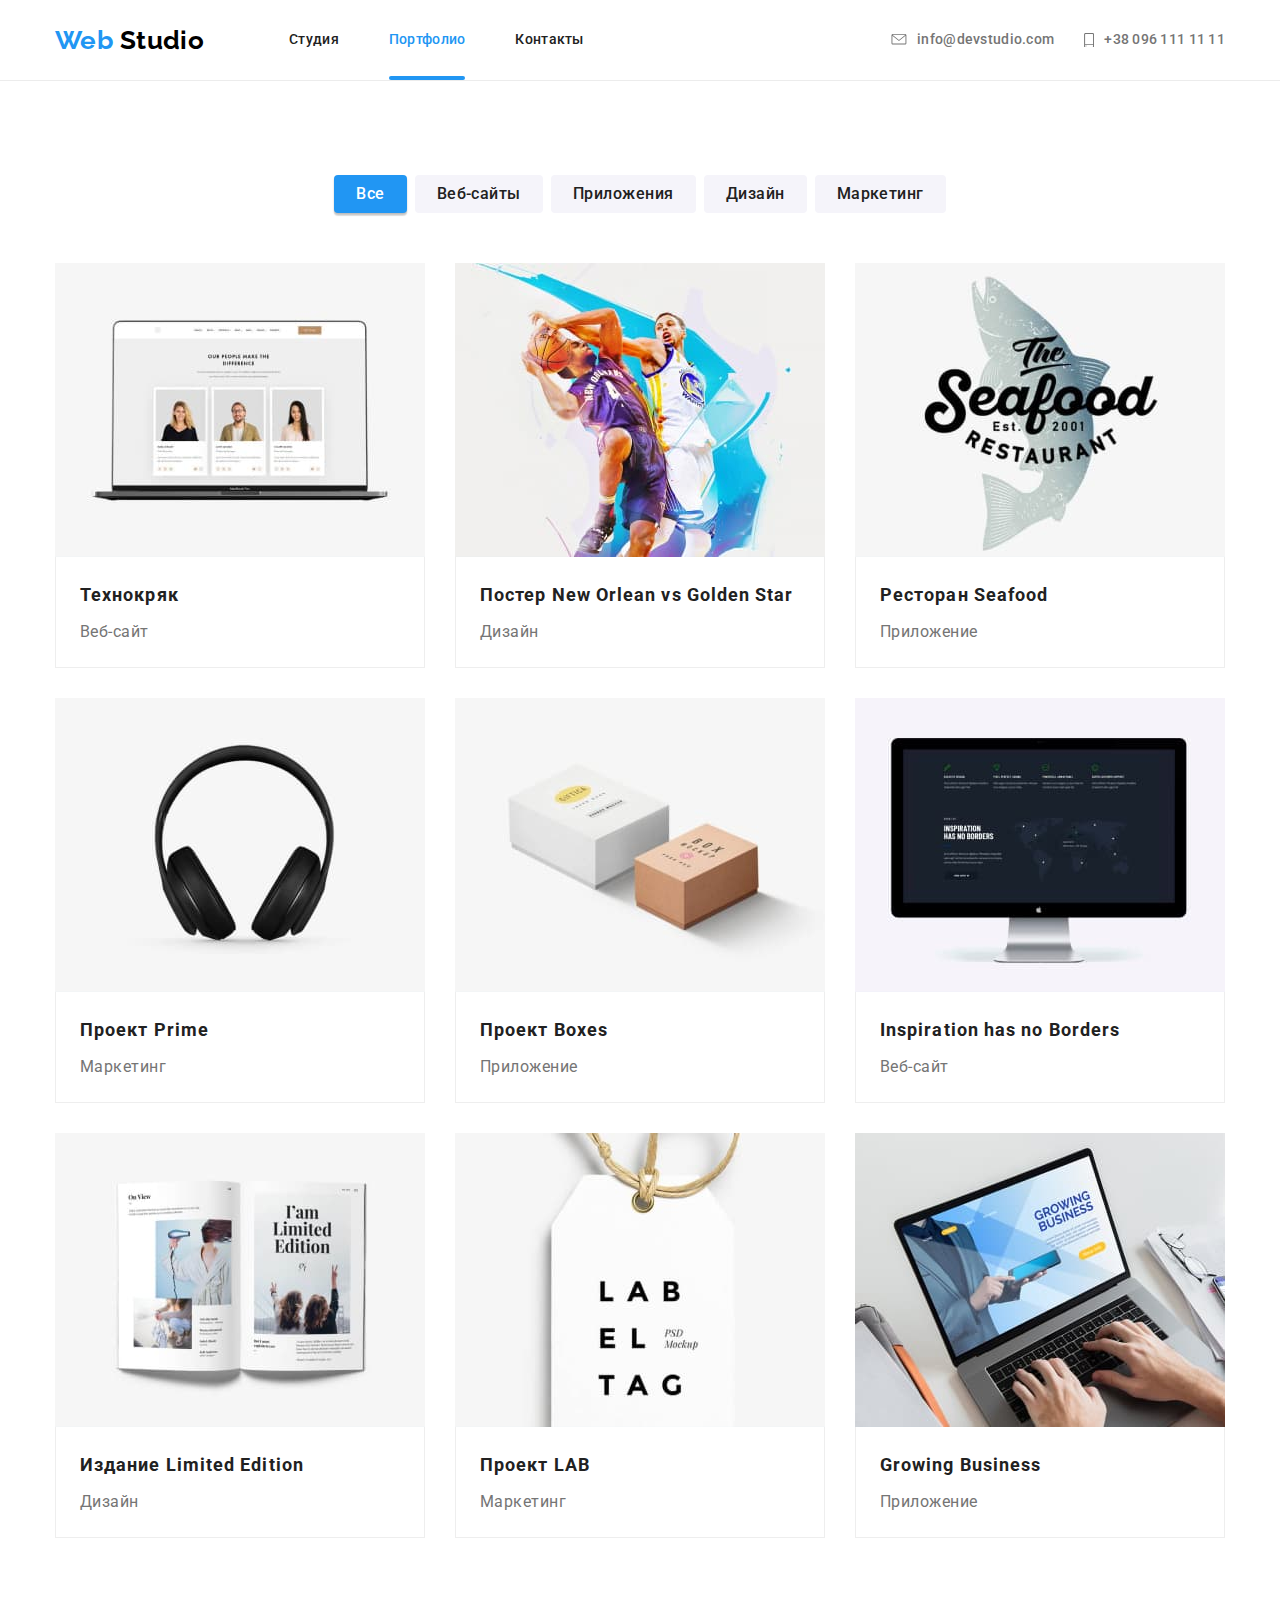
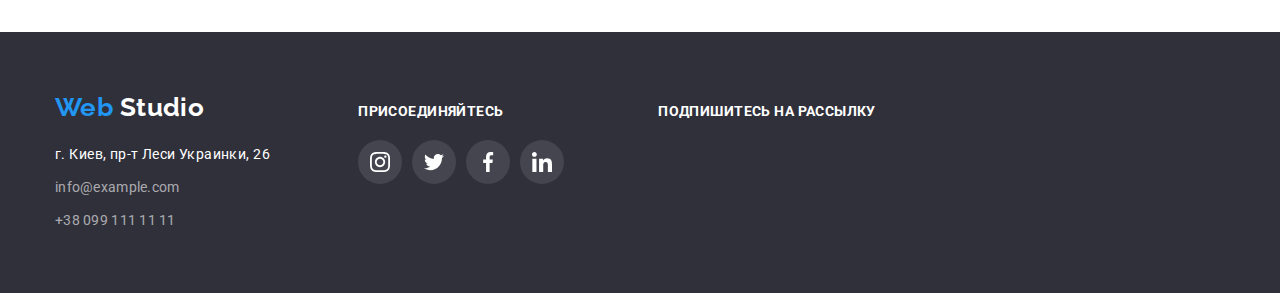
==== portfolio.html @ a9bcad0b "Клонирует репозиторий goit-markup-hw-05" ====
<!DOCTYPE html>
<html lang="ru">
  <head>
    <meta charset="UTF-8" />
    <meta name="viewport" content="width=device-width, initial-scale=1.0" />
    <title>Web Studio</title>
    <link
      href="https://fonts.googleapis.com/css2?family=Raleway:wght@700&family=Roboto:wght@400;500;700;900&display=swap"
      rel="stylesheet"
    />
    <link
      rel="stylesheet"
      href="https://cdnjs.cloudflare.com/ajax/libs/modern-normalize/0.6.0/modern-normalize.min.css"
    />
    <link rel="stylesheet" href="./css/style.css" />
  </head>

  <body>
    <!-- Шапка сайта -->
    <header class="page-header">
      <div class="container header">
        <nav class="navigation">
          <!-- Логотип -->
          <a class="logo" href="./index.html" lang="en"
            >Web
            <span class="header-logo">Studio</span>
          </a>

          <ul class="list site-nav">
            <li class="site-nav-item">
              <a class="link" href="./index.html">Студия</a>
            </li>
            <li class="site-nav-item">
              <a class="link curent" href="./portfolio.html">Портфолио</a>
            </li>
            <li class="site-nav-item">
              <a class="link" href="">Контакты</a>
            </li>
          </ul>
        </nav>
        <ul class="list contacts">
          <li class="contacts-item">
            <a class="link" href="mailto:info@devstudio.com">
              <svg class="cotacts-icon" width="16" height="11.2">
                <use href="./images/sprite.svg#envelope"></use>
              </svg>
              info@devstudio.com
            </a>
          </li>
          <li class="contacts-item phone">
            <a class="link" href="tel:+380961111111">
              <svg class="cotacts-icon" width="10" height="14.94">
                <use href="./images/sprite.svg#smartphone"></use>
              </svg>
              +38 096 111 11 11
            </a>
          </li>
        </ul>
      </div>
    </header>

    <main class="portfolio">
      <section class="container">
        <!-- Скрытый заголовок -->
        <h1 class="visually-hidden">Примеры проектов</h1>
        <ul class="list filters">
          <li class="filters-item">
            <button class="button active" type="button">Все</button>
          </li>
          <li class="filters-item">
            <button class="button" type="button">Веб-сайты</button>
          </li>
          <li class="filters-item">
            <button class="button" type="button">Приложения</button>
          </li>
          <li class="filters-item">
            <button class="button" type="button">Дизайн</button>
          </li>
          <li class="filters-item">
            <button class="button" type="button">Маркетинг</button>
          </li>
        </ul>

        <ul class="list cards-list">
          <li class="card">
            <a class="link" href="">
              <div class="thumb">
                <img
                  src="./images/portfolio-img/techno.jpg"
                  alt="Страница веб-сайта на экране ноутбука"
                  width="370"
                  height="294"
                />
                <div class="overlay">
                  <p class="alt-text">
                    Технокряк это современная площадка распространения
                    коронавируса. Компании используют эту платформу для
                    цифрового шпионажа и атак на защищённые сервера конкурентов.
                  </p>
                </div>
              </div>
              <div class="image-description">
                <h2 class="list-title">Технокряк</h2>
                <p class="description">Веб-сайт</p>
              </div>
            </a>
          </li>
          <li class="card">
            <a class="link" href="">
              <div class="thumb">
                <img
                  src="./images/portfolio-img/poster.jpg"
                  alt="Постер с двумя баскетболистами New Orlean vs Golden Star"
                  width="370"
                  height="294"
                />
                <div class="overlay">
                  <p class="alt-text">
                    Lorem ipsum dolor sit amet consectetur adipisicing elit.
                    Architecto, molestiae aliquam. Tempore voluptatem id
                    suscipit.
                  </p>
                </div>
              </div>
              <div class="image-description">
                <h2 class="list-title">Постер New Orlean vs Golden Star</h2>
                <p class="description">Дизайн</p>
              </div>
            </a>
          </li>
          <li class="card">
            <a class="link" href="">
              <div class="thumb">
                <img
                  src="./images/portfolio-img/seafood.jpg"
                  alt="Логотип ресторана Seafood"
                  width="370"
                  height="294"
                />
                <div class="overlay">
                  <p class="alt-text">
                    Lorem ipsum dolor sit amet consectetur adipisicing elit.
                    Architecto, molestiae aliquam. Tempore voluptatem id
                    suscipit. Hic vel consequuntur voluptates dolor. Lorem ipsum
                    dolor sit amet.
                  </p>
                </div>
              </div>
              <div class="image-description">
                <h2 class="list-title">Ресторан Seafood</h2>
                <p class="description">Приложение</p>
              </div>
            </a>
          </li>
          <li class="card">
            <a class="link" href="">
              <div class="thumb">
                <img
                  src="./images/portfolio-img/prime.jpg"
                  alt="Большие черные беспроводные наушники"
                  width="370"
                  height="294"
                />
                <div class="overlay">
                  <p class="alt-text">
                    Lorem ipsum dolor sit amet consectetur adipisicing elit.
                    Architecto, molestiae aliquam. Tempore voluptatem id
                    suscipit. Hic vel consequuntur voluptates dolor. Lorem ipsum
                    dolor sit amet.
                  </p>
                </div>
              </div>
              <div class="image-description">
                <h2 class="list-title">Проект Prime</h2>
                <p class="description">Маркетинг</p>
              </div>
            </a>
          </li>
          <li class="card">
            <a class="link" href="">
              <div class="thumb">
                <img
                  src="./images/portfolio-img/boxes.jpg"
                  alt="Две маленькие фирменные коробки на белом фоне"
                  width="370"
                  height="294"
                />
                <div class="overlay">
                  <p class="alt-text">
                    Lorem ipsum dolor sit amet consectetur adipisicing elit.
                    Architecto, molestiae aliquam. Tempore voluptatem id
                    suscipit. Hic vel consequuntur voluptates dolor. Lorem ipsum
                    dolor sit amet.
                  </p>
                </div>
              </div>
              <div class="image-description">
                <h2 class="list-title">Проект Boxes</h2>
                <p class="description">Приложение</p>
              </div>
            </a>
          </li>
          <li class="card">
            <a class="link" href="">
              <div class="thumb">
                <img
                  src="./images/portfolio-img/inspiration.jpg"
                  alt="Дизайн сайта на экране монитора"
                  width="370"
                  height="294"
                />
                <div class="overlay">
                  <p class="alt-text">
                    Lorem ipsum dolor sit amet consectetur adipisicing elit.
                    Architecto, molestiae aliquam. Tempore voluptatem id
                    suscipit. Hic vel consequuntur voluptates dolor. Lorem ipsum
                    dolor sit amet.
                  </p>
                </div>
              </div>
              <div class="image-description">
                <h2 class="list-title">Inspiration has no Borders</h2>
                <p class="description">Веб-сайт</p>
              </div>
            </a>
          </li>
          <li class="card">
            <a class="link" href="">
              <div class="thumb">
                <img
                  src="./images/portfolio-img/limited-edition.jpg"
                  alt="Открытый глянцевый журнал"
                  width="370"
                  height="294"
                />
                <div class="overlay">
                  <p class="alt-text">
                    Lorem ipsum dolor sit amet consectetur adipisicing elit.
                    Architecto, molestiae aliquam. Tempore voluptatem id
                    suscipit. Hic vel consequuntur voluptates dolor. Lorem ipsum
                    dolor sit amet.
                  </p>
                </div>
              </div>
              <div class="image-description">
                <h2 class="list-title">Издание Limited Edition</h2>
                <p class="description">Дизайн</p>
              </div>
            </a>
          </li>
          <li class="card">
            <a class="link" href="">
              <div class="thumb">
                <img
                  src="./images/portfolio-img/lab.jpg"
                  alt="Картонная бирка PSD MockUp"
                  width="370"
                  height="294"
                />
                <div class="overlay">
                  <p class="alt-text">
                    Lorem ipsum dolor sit amet consectetur adipisicing elit.
                    Architecto, molestiae aliquam. Tempore voluptatem id
                    suscipit. Hic vel consequuntur voluptates dolor. Lorem ipsum
                    dolor sit amet.
                  </p>
                </div>
              </div>
              <div class="image-description">
                <h2 class="list-title">Проект LAB</h2>
                <p class="description">Маркетинг</p>
              </div>
            </a>
          </li>
          <li class="card">
            <a class="link" href="">
              <div class="thumb">
                <img
                  src="./images/portfolio-img/business.jpg"
                  alt="Руки работающие за ноутбуком"
                  width="370"
                  height="294"
                />
                <div class="overlay">
                  <p class="alt-text">
                    Lorem ipsum dolor sit amet consectetur adipisicing elit.
                    Architecto, molestiae aliquam. Tempore voluptatem id
                    suscipit. Hic vel consequuntur voluptates dolor. Lorem ipsum
                    dolor sit amet.
                  </p>
                </div>
              </div>
              <div class="image-description">
                <h2 class="list-title">Growing Business</h2>
                <p class="description">Приложение</p>
              </div>
            </a>
          </li>
        </ul>
      </section>
    </main>

    <footer class="footer">
      <div class="container flex-container">
        <address class="address">
          <!-- Логотип -->
          <a class="logo" href="./index.html" lang="en"
            >Web
            <span class="footer-logo">Studio</span>
          </a>
          г. Киев, пр-т Леси Украинки, 26
          <a class="link" href="mailto:info@example.com">info@example.com</a>
          <a class="link" href="tel:+380991111111">+38 099 111 11 11</a>
        </address>

        <div class="social">
          <p class="subtitle"><b>присоединяйтесь</b></p>
          <ul class="list social-links-list">
            <li class="social-links-item">
              <a class="social-links" href="" aria-label="Ссылка на Instagram">
                <svg width="20" height="20">
                  <use href="./images/sprite.svg#instagram"></use>
                </svg>
              </a>
            </li>
            <li class="social-links-item">
              <a class="social-links" href="" aria-label="Ссылка на Twitter">
                <svg width="20" height="20">
                  <use href="./images/sprite.svg#twitter"></use>
                </svg>
              </a>
            </li>
            <li class="social-links-item">
              <a class="social-links" href="" aria-label="Ссылка на Facebook">
                <svg width="20" height="20">
                  <use href="./images/sprite.svg#facebook"></use>
                </svg>
              </a>
            </li>
            <li class="social-links-item">
              <a class="social-links" href="" aria-label="Ссылка на LinkedIn">
                <svg width="20" height="20">
                  <use href="./images/sprite.svg#linkedin"></use>
                </svg>
              </a>
            </li>
          </ul>
        </div>

        <div class="mailing">
          <p class="subtitle"><b>Подпишитесь на рассылку</b></p>
        </div>
      </div>
    </footer>
  </body>
</html>
---- css/style.css ----
:root {
  --primary-text-color: #757575;
  --accent-color: #2196f3;
  --primary-title-color: #212121;
  --contrast-title-color: #ffffff;
  --secondary-background-color: #f5f4fa;
  --icon-color: #afb1b8;

  --cubic-function: cubic-bezier(0.4, 0, 0.2, 1);
}

body {
  color: var(--primary-text-color);
  font-family: 'Roboto', sans-serif;
  font-style: normal;
  font-weight: 400;
  font-size: 14px;
  line-height: 1.71;
  letter-spacing: 0.03em;
}

a {
  text-decoration: none;
}

.list {
  list-style: none;
  margin: 0;
  padding: 0;
}

.container {
  margin-left: auto;
  margin-right: auto;
  width: 1200px;
  padding-left: 15px;
  padding-right: 15px;
  /* outline: 2px solid tomato; */
}

.container.main {
  padding-top: 94px;
  padding-bottom: 94px;
}

.visually-hidden {
  position: absolute;
  width: 1px;
  height: 1px;
  margin: -1px;
  border: 0;
  padding: 0;
  clip: rect(0 0 0 0);
  overflow: hidden;
}

/* Логотип */
.logo {
  margin-right: 85px;

  color: var(--accent-color);

  font-family: 'Raleway', sans-serif;
  font-weight: 700;
  font-size: 26px;
  line-height: 1.19;
}

.header-logo {
  color: #000000;
}

.footer-logo {
  color: #ffffff;
}

/* Шапка сайта */
.header,
.navigation,
.site-nav,
.contacts {
  display: flex;
  align-items: center;
}

.contacts {
  margin-left: auto;
}

.site-nav-item + .site-nav-item {
  margin-left: 50px;
}

.site-nav .link {
  position: relative;

  display: block;
  padding-top: 32px;
  padding-bottom: 32px;
}

.contacts-item + .contacts-item {
  margin-left: 30px;
}

.link {
  color: var(--primary-title-color);

  font-weight: 500;
  line-height: 1.14;
  letter-spacing: 0.02em;

  transition: color 250ms var(--cubic-function);
}

.site-nav .link:hover,
.site-nav .link:focus,
.contacts .link:hover,
.contacts .link:focus,
.site-nav .curent,
.logo > :hover,
.logo > :focus {
  color: var(--accent-color);
}

.curent::after {
  content: '';
  display: block;

  position: absolute;
  bottom: 0;

  width: 100%;
  height: 4px;
  border-radius: 2px;
  background-color: var(--accent-color);
}

.contacts .link {
  display: inline-flex;
  color: var(--primary-text-color);
  align-items: center;
}

.contacts-item {
  display: inline-flex;
  align-items: center;
}

.cotacts-icon {
  margin-right: 10px;
  fill: currentColor;
}

/* 
  Основной контент страницы Студия 
*/

/* Герой */
.hero {
  max-width: 1600px;
  height: 600px;
  margin-left: auto;
  margin-right: auto;
  padding-top: 200px;
  padding-bottom: 200px;

  outline: 1px solid black;
  background-image: linear-gradient(
      rgba(47, 48, 58, 0.8),
      rgba(47, 48, 58, 0.8)
    ),
    url(../images/Header.jpg);
  background-repeat: no-repeat;
  background-position: center;
  background-size: cover;

  text-align: center;
}

.contrast-title {
  margin-top: 0;
  margin-bottom: 0;

  color: var(--contrast-title-color);

  text-align: center;
  text-transform: uppercase;
}

.hero-title {
  width: 630px;
  margin-right: auto;
  margin-left: auto;
  margin-bottom: 30px;

  font-weight: 900;
  font-size: 44px;
  line-height: 1.36;
  letter-spacing: 0.06em;
}

.hero-btn {
  display: inline-block;
  padding: 10px 32px;
  border-radius: 4px;
  box-shadow: 0px 4px 4px rgba(0, 0, 0, 0.15);

  color: var(--contrast-title-color);
  background-color: var(--accent-color);

  font-weight: 700;
  font-size: 16px;
  line-height: 1.88;
  letter-spacing: 0.06em;

  transform: scale(1);
  transition: transform 250ms var(--cubic-function);
}

.hero-btn:hover {
  transform: scale(1.1);
}

/* Особенности */
.feature-list {
  display: flex;
  justify-content: space-between;
}

.feature-item {
  width: calc((100% - 3 * 30px) / 4);
}

.icon-box {
  display: flex;
  align-items: center;
  justify-content: center;
  margin-bottom: 30px;
  width: 270px;
  height: 120px;

  background-color: var(--secondary-background-color);
}

.features .primary-title {
  margin-top: 0;
  margin-bottom: 10px;

  font-size: 14px;
  line-height: 1.14;
  text-transform: uppercase;
  text-align: left;
}

.primary-title {
  margin-top: 0;
  margin-bottom: 50px;

  color: var(--primary-title-color);

  font-weight: 700;
  font-size: 36px;
  line-height: 1.17;
  text-align: center;
}

.features .text {
  margin: 0;
}

/* Чем мы занимаемся */
.activity .container {
  padding-bottom: 94px;
}

.activity-list {
  display: flex;
  justify-content: space-between;
}

.box {
  position: relative;
}

.activity-link {
  display: block;
  height: 294px;
}

.activity .contrast-title {
  position: absolute;
  bottom: 0;

  padding: 27px 82px;

  background-color: rgba(47, 48, 58, 0.8);

  font-weight: 700;
  font-size: 14px;
  line-height: 1.14;
}

/* Наша команда */
.team {
  font-size: 16px;
  line-height: 1.19;
  text-align: center;

  background-color: var(--secondary-background-color);
}

.team-list {
  display: flex;
  justify-content: space-between;
}

.team-item {
  background-color: var(--contrast-title-color);

  box-shadow: 0px 2px 1px rgba(0, 0, 0, 0.2), 0px 1px 1px rgba(0, 0, 0, 0.14),
    0px 1px 3px rgba(0, 0, 0, 0.12);
  border-radius: 0px 0px 4px 4px;
}

.photo {
  display: block;
}

.member-profile {
  padding: 30px 32px 24px;
}

.team .member {
  margin-top: 0;
  margin-bottom: 10px;

  font-weight: 500;
  font-size: 16px;
  line-height: 1.19;
}

.profession {
  margin-top: 0;
  margin-bottom: 16px;
}

.social-links-list {
  display: flex;
  justify-content: center;
}

.social-links-item + .social-links-item {
  margin-left: 10px;
}

.social-links {
  display: flex;
  justify-content: center;
  align-items: center;
  width: 44px;
  height: 44px;

  border: 1px solid transparent;
  border-radius: 50%;

  color: var(--icon-color);
  background-color: inherit;
  fill: currentColor;

  transition: color 250ms var(--cubic-function),
    background-color 250ms var(--cubic-function);
}

.social-links:hover,
.social-links:focus {
  color: var(--contrast-title-color);
  background-color: var(--accent-color);
}

/* Постоянные клиенты */
.clients-list {
  display: flex;
  justify-content: space-between;
}

.clients-icon {
  display: flex;
  justify-content: center;
  align-items: center;

  width: 170px;
  height: 90px;
  color: var(--icon-color);
  fill: currentColor;

  border: 1px solid var(--icon-color);
  border-radius: 4px;

  transition: color 250ms var(--cubic-function),
    border 250ms var(--cubic-function);
}

.clients-icon:hover,
.clients-icon:focus {
  color: var(--accent-color);
  border: 1px solid var(--accent-color);
}

/* Подвал */
.footer {
  background-color: #2f303a;
  color: var(--contrast-title-color);
}

.flex-container {
  display: flex;
  align-items: baseline;
  padding-top: 60px;
  padding-bottom: 60px;
}

.address {
  display: flex;
  flex-direction: column;
  margin-right: 69px;

  font-style: normal;
}

.social {
  margin-right: 94px;
}

.footer .logo {
  display: inline-block;
  margin-bottom: 20px;
}

.footer .link {
  display: inline-block;
  margin-top: 9px;

  color: rgba(255, 255, 255, 0.6);

  font-weight: 400;
  line-height: 1.71;

  transition: color 250ms var(--cubic-function);
}

.footer .link:hover,
.footer .link:focus {
  color: var(--accent-color);
}

.subtitle {
  margin-top: 0;
  margin-bottom: 20px;

  line-height: 1.14;
  text-transform: uppercase;
}

.social .social-links {
  margin-top: 0;

  color: var(--contrast-title-color);
  background-color: rgba(255, 255, 255, 0.1);

  transition: color 250ms var(--cubic-function),
    background-color 250ms var(--cubic-function);
}

.social-links-list .social-links:hover,
.social-links-list .social-links:focus {
  color: var(--contrast-title-color);
  background-color: var(--accent-color);
}

/* 
Основной контент страницы Портфолио 
*/

.page-header {
  border-bottom: 1px solid #ececec;
}

.portfolio .container {
  padding-top: 94px;
  padding-bottom: 94px;
}

.filters {
  display: flex;
  justify-content: center;

  margin-bottom: 50px;
}

.button,
.portfolio .link {
  font-family: 'Roboto', sans-serif;
  font-style: normal;
  font-size: 16px;
  line-height: 1.63;
  letter-spacing: 0.03em;
}

.portfolio .link {
  display: block;
}

.button {
  padding: 6px 22px;
  border: transparent;
  border-radius: 4px;

  color: var(--primary-title-color);
  background-color: var(--secondary-background-color);

  font-weight: 500;

  transition: color 250ms var(--cubic-function),
    background-color 250ms var(--cubic-function),
    box-shadow 250ms var(--cubic-function);
}

.button.active {
  color: var(--contrast-title-color);
  background-color: var(--accent-color);
}

.filters-item + .filters-item {
  margin-left: 8px;
}

.button.active,
.button:hover,
.button:focus {
  color: var(--contrast-title-color);
  background-color: var(--accent-color);
  box-shadow: 0px 2px 2px rgba(0, 0, 0, 0.12), 0px 1px 2px rgba(0, 0, 0, 0.08),
    0px 3px 1px rgba(0, 0, 0, 0.1);
}

.cards-list {
  display: flex;
  flex-wrap: wrap;
  justify-content: space-between;
}

.card {
  width: calc((100% - 2 * 30px) / 3);
  box-shadow: none;

  transition: box-shadow 250ms var(--cubic-function);
}

.card:not(:nth-last-child(-n + 3)) {
  margin-bottom: 30px;
}

.card:hover,
.card:focus-within {
  box-shadow: 1px 4px 6px rgba(0, 0, 0, 0.16), 0px 4px 4px rgba(0, 0, 0, 0.06),
    0px 1px 1px rgba(0, 0, 0, 0.12);
}

.card img {
  display: block;
  max-width: 100%;
  height: auto;
}

.portfolio .link {
  color: var(--primary-text-color);

  font-weight: 400;
  line-height: 1.88;
}

.image-description {
  padding: 20px 24px;

  border-right: 1px solid #eeeeee;
  border-bottom: 1px solid #eeeeee;
  border-left: 1px solid #eeeeee;
}

.list-title {
  margin-top: 0;
  margin-bottom: 4px;

  color: var(--primary-title-color);

  font-weight: 700;
  font-size: 18px;
  line-height: 2;
  letter-spacing: 0.06em;
}

.description {
  margin: 0;
}

.thumb {
  position: relative;
  overflow: hidden;
}

.overlay {
  position: absolute;
  top: 0;
  left: 0;

  width: 100%;
  height: 100%;
  background-color: rgba(33, 150, 243, 0.9);

  transform: translateY(100%);
  transition: transform 250ms var(--cubic-function);
}

.card:hover .overlay,
.card:focus-within .overlay {
  transform: translateY(0);
}

.alt-text {
  position: absolute;
  top: 50%;
  left: 50%;
  transform: translate(-50%, -50%);

  padding: 0px 24px;
  margin: 0;
  width: 100%;

  color: var(--contrast-title-color);

  font-size: 18px;
  line-height: 1.56;
}
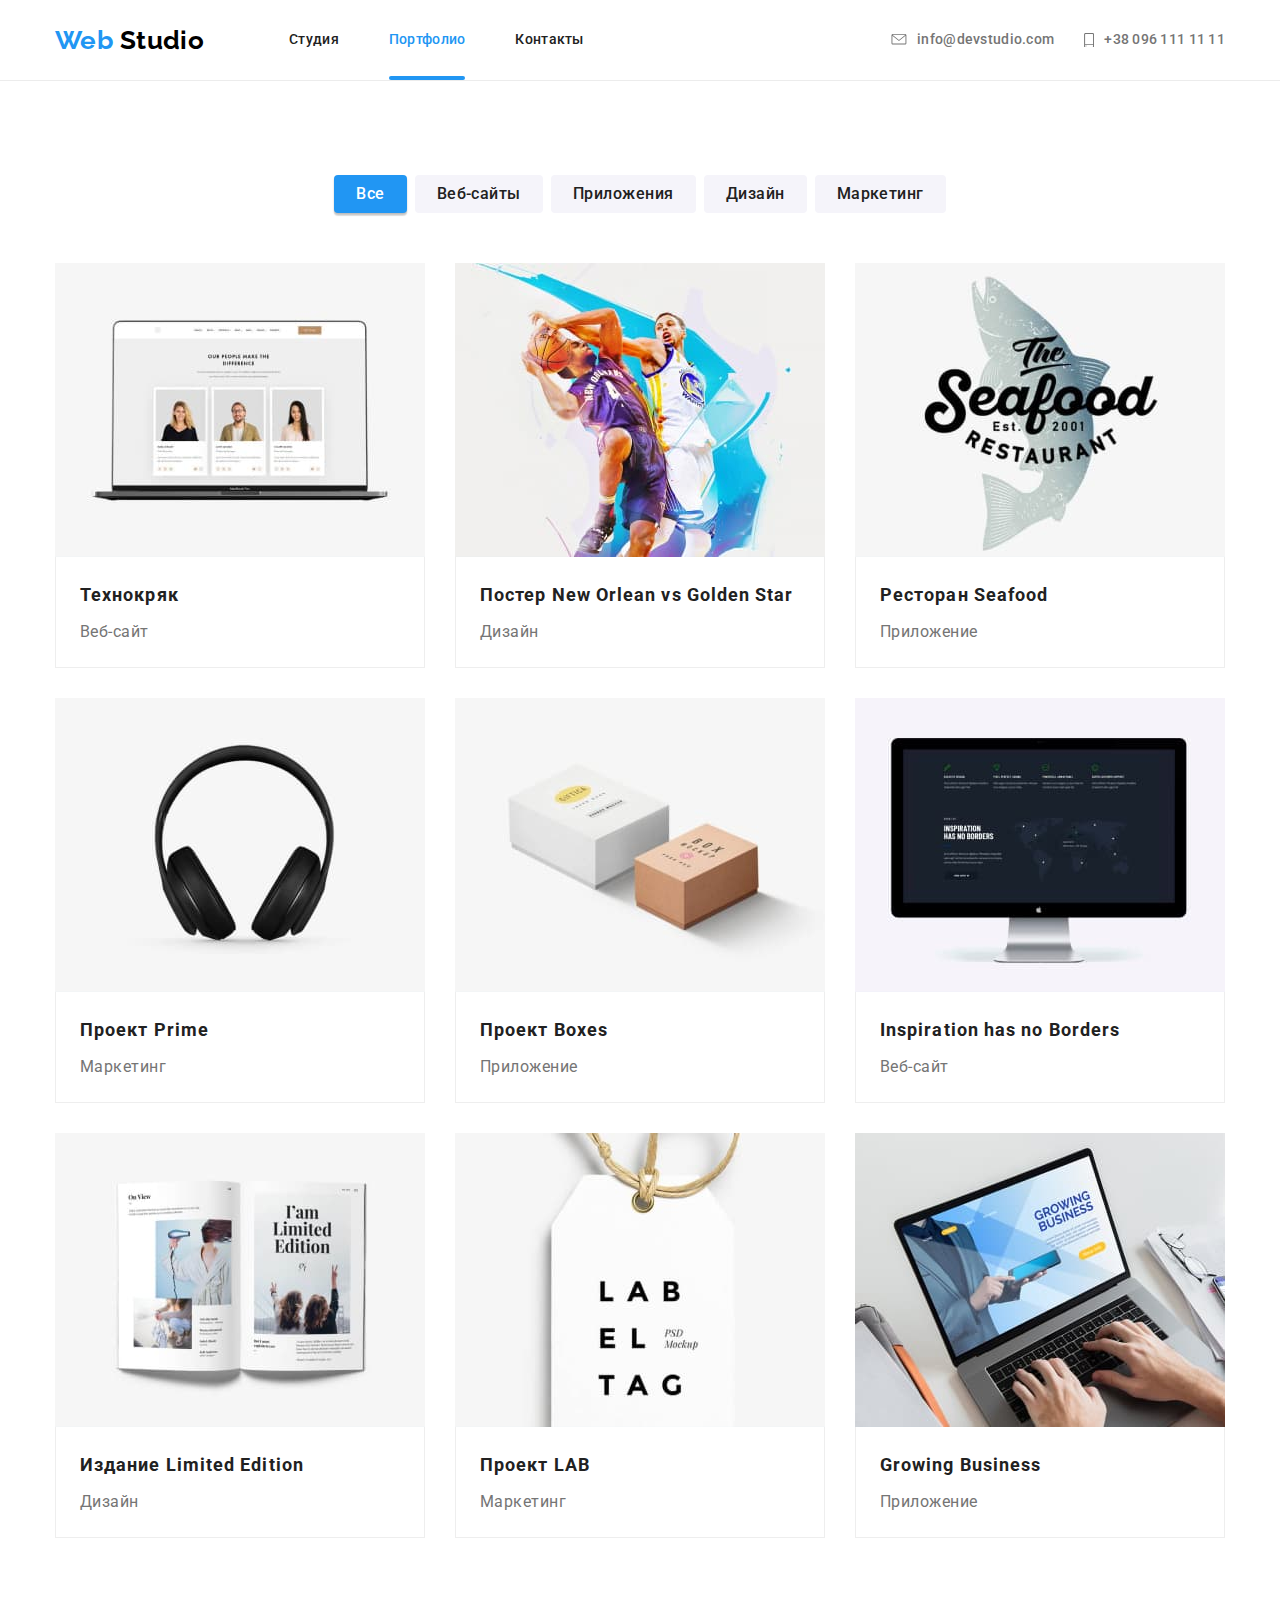
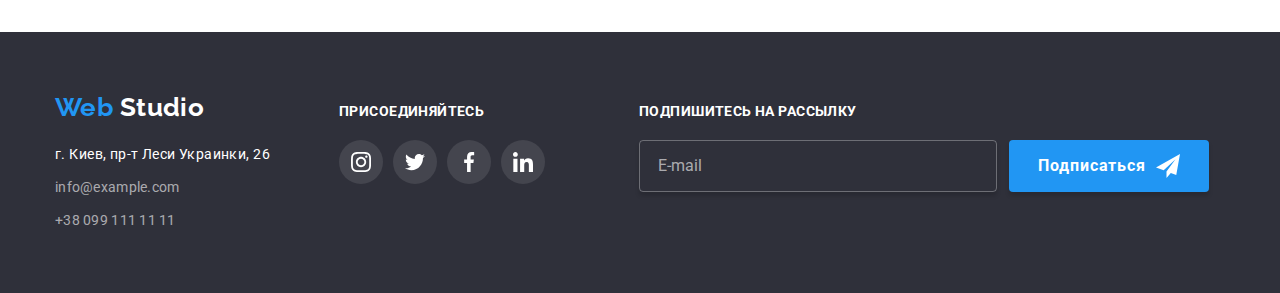
==== commit 4627030c: "Добавляет оформление формы в футере" ====
--- a/portfolio.html
+++ b/portfolio.html
@@ -305,8 +305,7 @@
         <address class="address">
           <!-- Логотип -->
           <a class="logo" href="./index.html" lang="en"
-            >Web
-            <span class="footer-logo">Studio</span>
+            >Web <span class="footer-logo">Studio</span>
           </a>
           г. Киев, пр-т Леси Украинки, 26
           <a class="link" href="mailto:info@example.com">info@example.com</a>
@@ -349,6 +348,20 @@
 
         <div class="mailing">
           <p class="subtitle"><b>Подпишитесь на рассылку</b></p>
+          <form class="subscribe">
+            <input
+              class="subscribe-input"
+              type="email"
+              name="email"
+              placeholder="E-mail"
+            />
+            <button class="btn" type="submit">
+              Подписаться
+              <svg class="icon-send" width="24" height="24">
+                <use href="./images/sprite.svg#send"></use>
+              </svg>
+            </button>
+          </form>
         </div>
       </div>
     </footer>
--- a/css/style.css
+++ b/css/style.css
@@ -200,10 +200,17 @@
   letter-spacing: 0.06em;
 }
 
-.hero-btn {
-  display: inline-block;
-  padding: 10px 32px;
+button.btn {
+  display: flex;
+  justify-content: center;
+  align-items: center;
+  margin-left: auto;
+  margin-right: auto;
+  padding: 10px 0;
+
+  min-width: 200px;
   border-radius: 4px;
+  border: 1px solid transparent;
   box-shadow: 0px 4px 4px rgba(0, 0, 0, 0.15);
 
   color: var(--contrast-title-color);
@@ -213,13 +220,7 @@
   font-size: 16px;
   line-height: 1.88;
   letter-spacing: 0.06em;
-
-  transform: scale(1);
-  transition: transform 250ms var(--cubic-function);
-}
-
-.hero-btn:hover {
-  transform: scale(1.1);
+  cursor: pointer;
 }
 
 /* Особенности */
@@ -435,6 +436,7 @@
 .footer .logo {
   display: inline-block;
   margin-bottom: 20px;
+  margin-right: 0;
 }
 
 .footer .link {
@@ -476,6 +478,38 @@
 .social-links-list .social-links:focus {
   color: var(--contrast-title-color);
   background-color: var(--accent-color);
+}
+
+.subscribe {
+  display: flex;
+}
+
+.subscribe-input {
+  width: 358px;
+
+  border: 1px solid rgba(255, 255, 255, 0.3);
+  box-shadow: 0px 4px 4px rgba(0, 0, 0, 0.15);
+  border-radius: 4px;
+
+  background-color: inherit;
+}
+
+.subscribe-input::placeholder {
+  padding: 15px 0 15px 16px;
+
+  font-size: 16px;
+  line-height: 1.25;
+  color: rgba(255, 255, 255, 0.6);
+}
+
+.mailing .btn {
+  margin-left: 12px;
+  margin-right: 0;
+}
+
+.icon-send {
+  margin-left: 10px;
+  fill: var(--contrast-title-color);
 }
 
 /* 
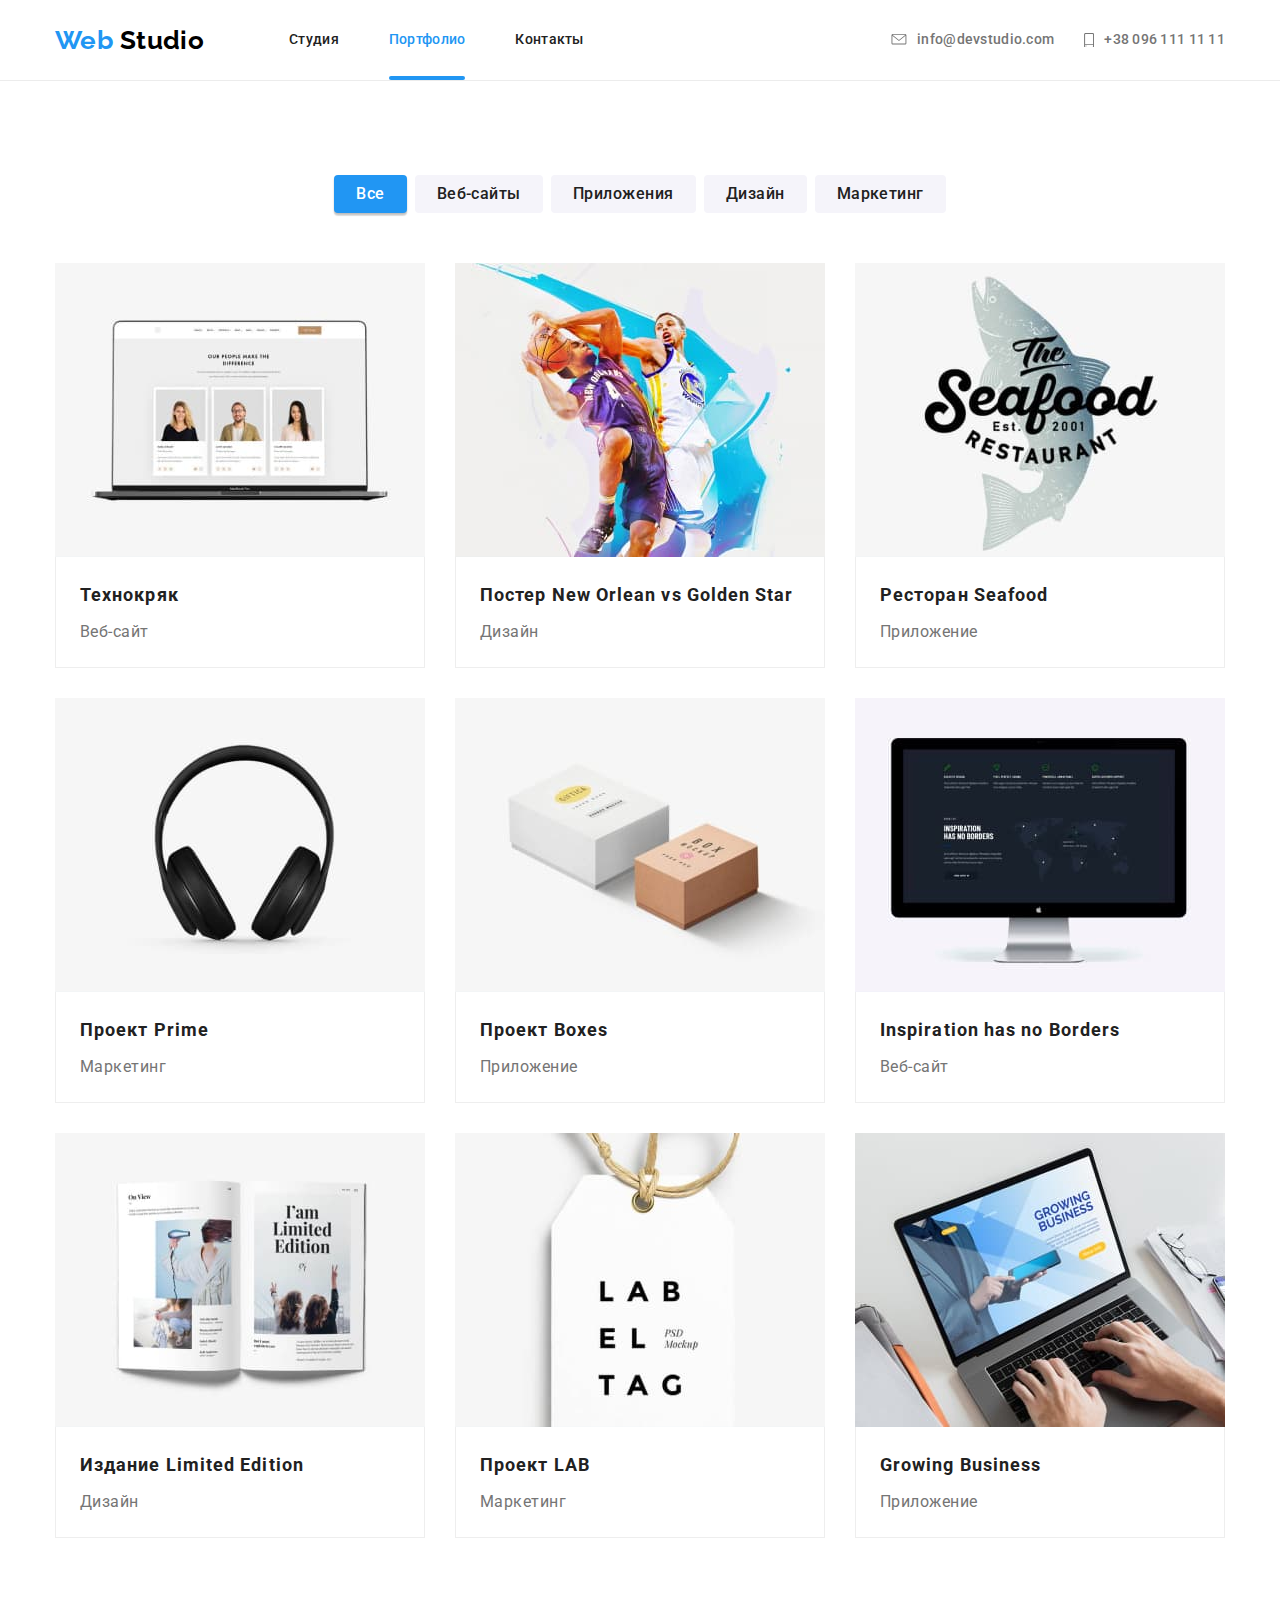
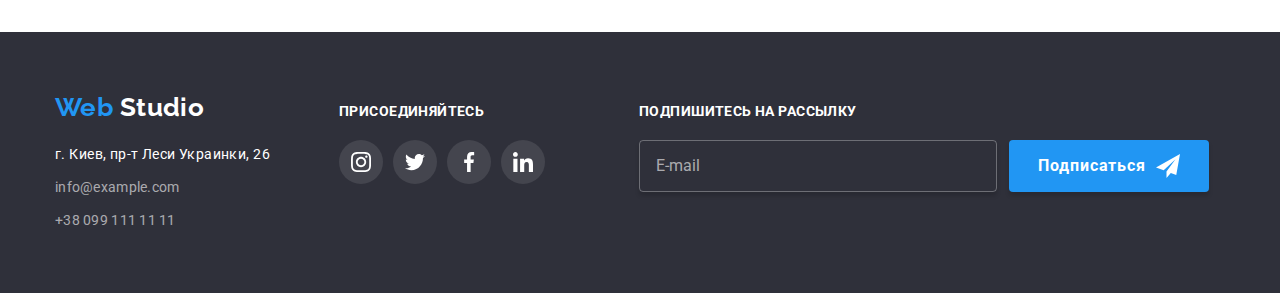
==== commit 261cf101: "Добавляет радио-кнопки в Портфолио" ====
--- a/portfolio.html
+++ b/portfolio.html
@@ -65,19 +65,29 @@
         <h1 class="visually-hidden">Примеры проектов</h1>
         <ul class="list filters">
           <li class="filters-item">
-            <button class="button active" type="button">Все</button>
-          </li>
-          <li class="filters-item">
-            <button class="button" type="button">Веб-сайты</button>
-          </li>
-          <li class="filters-item">
-            <button class="button" type="button">Приложения</button>
-          </li>
-          <li class="filters-item">
-            <button class="button" type="button">Дизайн</button>
-          </li>
-          <li class="filters-item">
-            <button class="button" type="button">Маркетинг</button>
+            <label class="button active">Все
+              <input class="visually-hidden" name="filter" type="radio" value="all" checked />
+            </label>
+          </li>
+          <li class="filters-item">
+            <label class="button">Веб-сайты
+              <input class="visually-hidden" name="filter" type="radio" value="web" />
+            </label>
+          </li>
+          <li class="filters-item">
+            <label class="button">Приложения
+              <input class="visually-hidden" name="filter" type="radio" value="apps" />
+            </label>
+          </li>
+          <li class="filters-item">
+            <label class="button">Дизайн
+              <input class="visually-hidden" name="filter" type="radio" value="design" />
+            </label>
+          </li>
+          <li class="filters-item">
+            <label class="button">Маркетинг
+              <input class="visually-hidden" name="filter" type="radio" value="marketing" />
+            </label>
           </li>
         </ul>
 
--- a/css/style.css
+++ b/css/style.css
@@ -408,6 +408,226 @@
   border: 1px solid var(--accent-color);
 }
 
+/* Модальное окно */
+.backdrop {
+  position: fixed;
+  top: 0;
+  left: 0;
+  width: 100%;
+  height: 100%;
+  background: rgba(0, 0, 0, 0.2);
+
+  opacity: 1;
+
+  transition: opacity 250ms var(--cubic-function);
+}
+
+.backdrop.is-hidden {
+  opacity: 0;
+  pointer-events: none;
+}
+
+.backdrop.is-hidden .modal {
+  transform: translate(-50%, -50%) scale(0.9);
+}
+
+.modal {
+  position: absolute;
+  top: 50%;
+  left: 50%;
+  transform: translate(-50%, -50%) scale(1);
+
+  min-height: 581px;
+  min-width: 528px;
+  padding: 40px;
+
+  background-color: #fff;
+  box-shadow: 0px 2px 1px rgba(0, 0, 0, 0.2), 0px 1px 1px rgba(0, 0, 0, 0.14),
+    0px 1px 3px rgba(0, 0, 0, 0.12);
+  border-radius: 4px;
+
+  transition: transform 250ms var(--cubic-function);
+}
+
+.close-button {
+  position: absolute;
+  top: 8px;
+  right: 8px;
+
+  display: flex;
+  align-items: center;
+  justify-content: center;
+
+  width: 30px;
+  height: 30px;
+  border-radius: 50%;
+  border: 1px solid rgba(0, 0, 0, 0.1);
+  background-color: var(--contrast-title-color);
+
+  cursor: pointer;
+}
+
+.icon-modal {
+  color: #000000;
+  fill: currentColor;
+  transition: color 250ms var(--cubic-function);
+}
+
+.close-button:hover .icon-modal,
+.close-button:focus-within .icon-modal {
+  color: var(--accent-color);
+}
+
+.modal-title {
+  margin: 0;
+  margin-bottom: 30px;
+
+  font-weight: 700;
+  font-size: 20px;
+  line-height: 1.15;
+  text-align: center;
+
+  color: var(--primary-title-color);
+}
+
+.modal-item {
+  margin-bottom: 28px;
+}
+
+.form-field {
+  position: relative;
+  display: flex;
+  flex-direction: column;
+
+  line-height: 1.14;
+  letter-spacing: 0.01em;
+}
+
+.form-input {
+  padding: 12px 16px 12px 42px;
+
+  border: 1px solid;
+  border-radius: 4px;
+  border-color: rgba(33, 33, 33, 0.2);
+
+  transition: borger-color 250ms var(--cubic-function);
+    
+  cursor: pointer;
+}
+
+.form-field:focus-within .form-input {
+  border-color: var(--accent-color);
+  outline: none;
+}
+
+.form-label {
+  position: absolute;
+  top: 50%;
+  transform: translate(42px, -50%);
+  
+  color: var(--primary-text-color);
+
+  transition: color 250ms var(--cubic-function),
+    transform 250ms var(--cubic-function);
+}
+
+.form-field:focus-within .form-label,
+.form-input:not(:placeholder-shown) + .form-label {
+  transform: translate(16px, -40px);
+  color: var(--accent-color);
+}
+
+.form-icon {
+  position: absolute;
+  top: 50%;
+  transform: translate(16px, -50%);
+
+  width: 18px;
+  height: 18px;
+
+  color: var(--primary-title-color);
+  fill: currentColor;
+
+  transition: color 250ms var(--cubic-function);
+}
+
+.form-field:focus-within .form-icon {
+  color: var(--accent-color);
+}
+
+.comment-field {
+  margin-bottom: 20px;
+}
+
+.comment {
+  resize: none;
+  padding-right: 16px;
+
+  height: 120px;
+}
+
+.comment-label {
+  position: absolute;
+  transform: translate(16px, 12px);
+  
+  color: var(--primary-text-color);
+
+  transition: color 250ms var(--cubic-function),
+    transform 250ms var(--cubic-function);
+}
+
+.form-field:focus-within .comment-label,
+.comment:not(:placeholder-shown) + .comment-label {
+  transform: translate(16px, -22px);
+  color: var(--accent-color);
+}
+
+.checkbox-field {
+  display: flex;
+  align-items: center;
+  justify-content: center;
+
+  border: 1px solid transparent;
+
+  margin-bottom: 30px;
+}
+
+.checkbox {
+  position: absolute;
+  width: 1px;
+  height: 1px;
+  margin: -1px;
+  border: 0;
+  padding: 0;
+  clip: rect(0 0 0 0);
+  overflow: hidden;
+}
+
+.checkbox-label::before {
+  content: '';
+  margin-right: 7px;
+
+  display: inline-block;
+  width: 16px;
+  height: 15px;
+
+  border: 2px solid var(--primary-title-color);
+  border-radius: 2px;
+}
+
+.checkbox:checked + .checkbox-label::before {
+  background-color: var(--accent-color);
+  border-color: var(--accent-color);
+  background-image: url(../images/check.svg);
+  background-size: contain;
+  background-origin: border-box;
+}
+
+.link-agreement {
+  text-decoration: underline;
+  color: var(--accent-color);
+}
+
 /* Подвал */
 .footer {
   background-color: #2f303a;
@@ -486,6 +706,9 @@
 
 .subscribe-input {
   width: 358px;
+  padding: 15px 0 15px 16px;
+
+  color: inherit;
 
   border: 1px solid rgba(255, 255, 255, 0.3);
   box-shadow: 0px 4px 4px rgba(0, 0, 0, 0.15);
@@ -495,8 +718,6 @@
 }
 
 .subscribe-input::placeholder {
-  padding: 15px 0 15px 16px;
-
   font-size: 16px;
   line-height: 1.25;
   color: rgba(255, 255, 255, 0.6);
@@ -546,9 +767,11 @@
 }
 
 .button {
+  display: inline-block;
   padding: 6px 22px;
   border: transparent;
   border-radius: 4px;
+  cursor: pointer;
 
   color: var(--primary-title-color);
   background-color: var(--secondary-background-color);
@@ -560,7 +783,7 @@
     box-shadow 250ms var(--cubic-function);
 }
 
-.button.active {
+.button.active{
   color: var(--contrast-title-color);
   background-color: var(--accent-color);
 }
